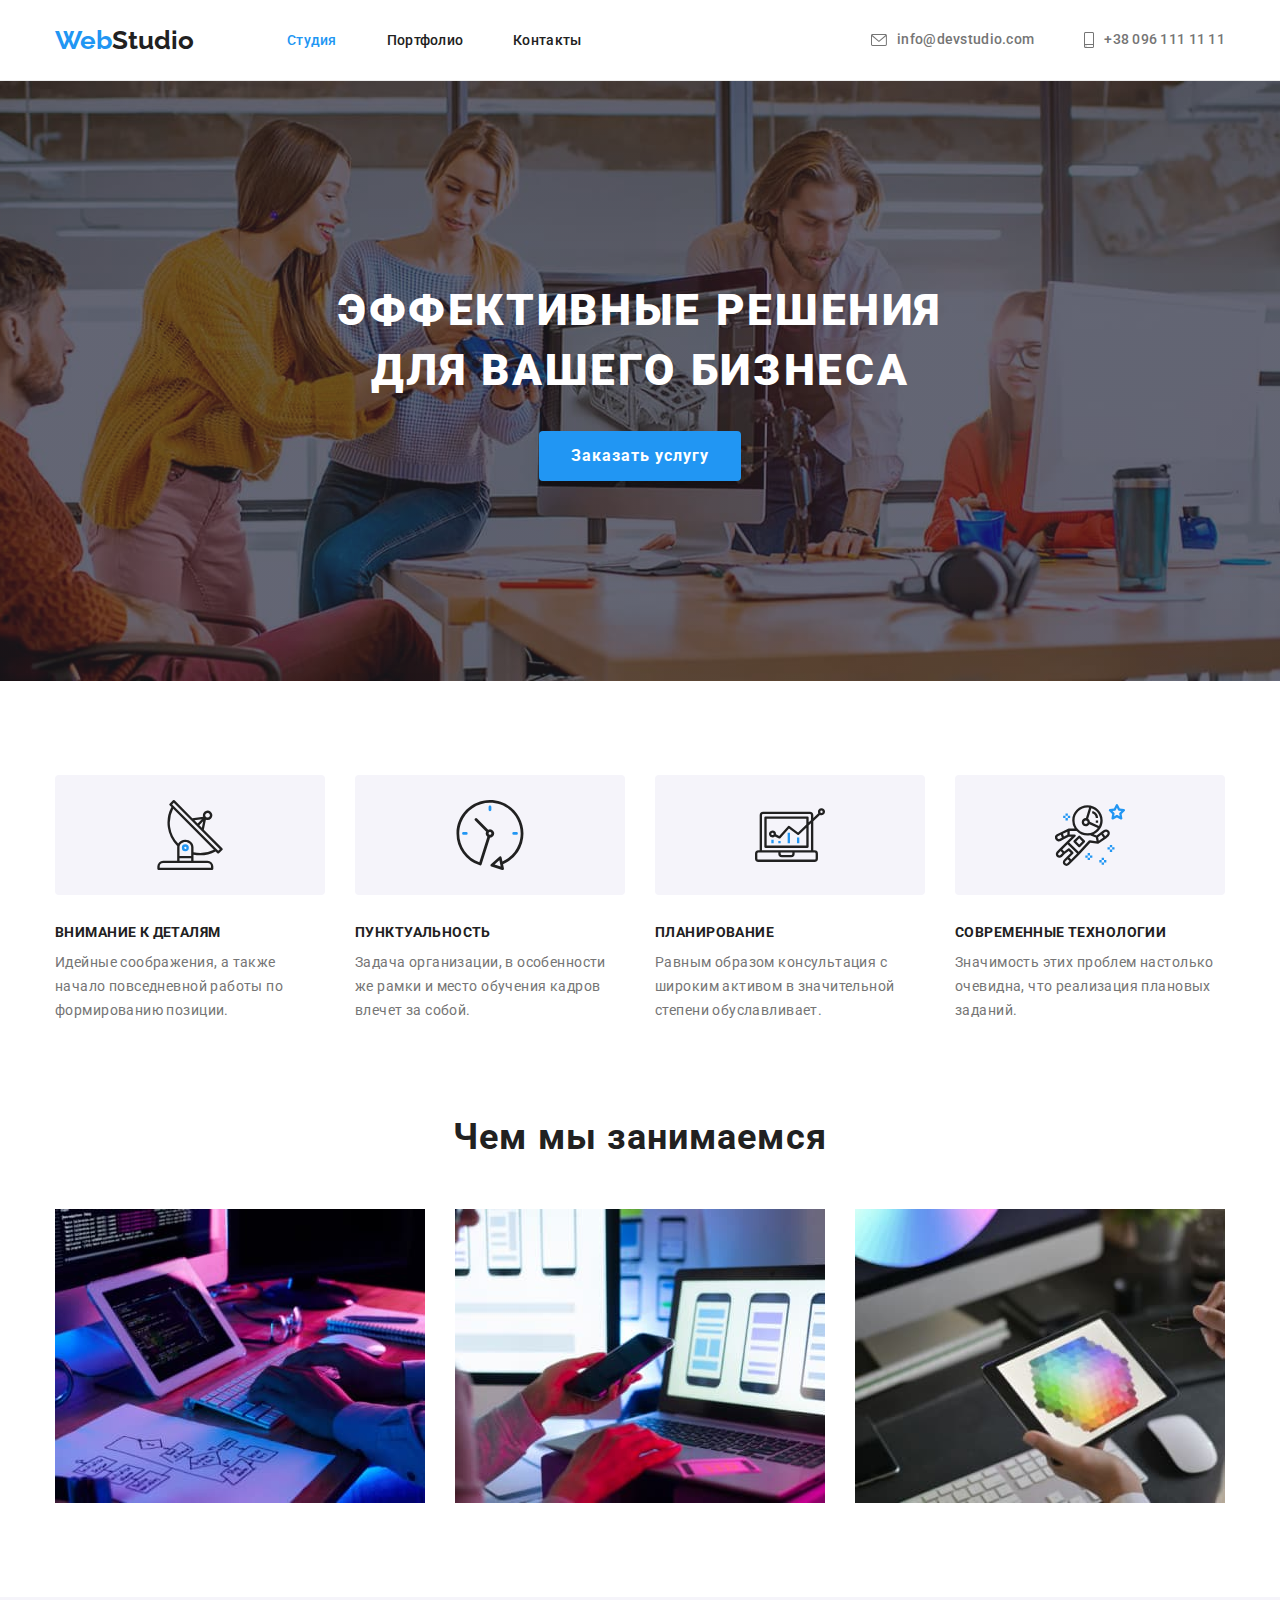
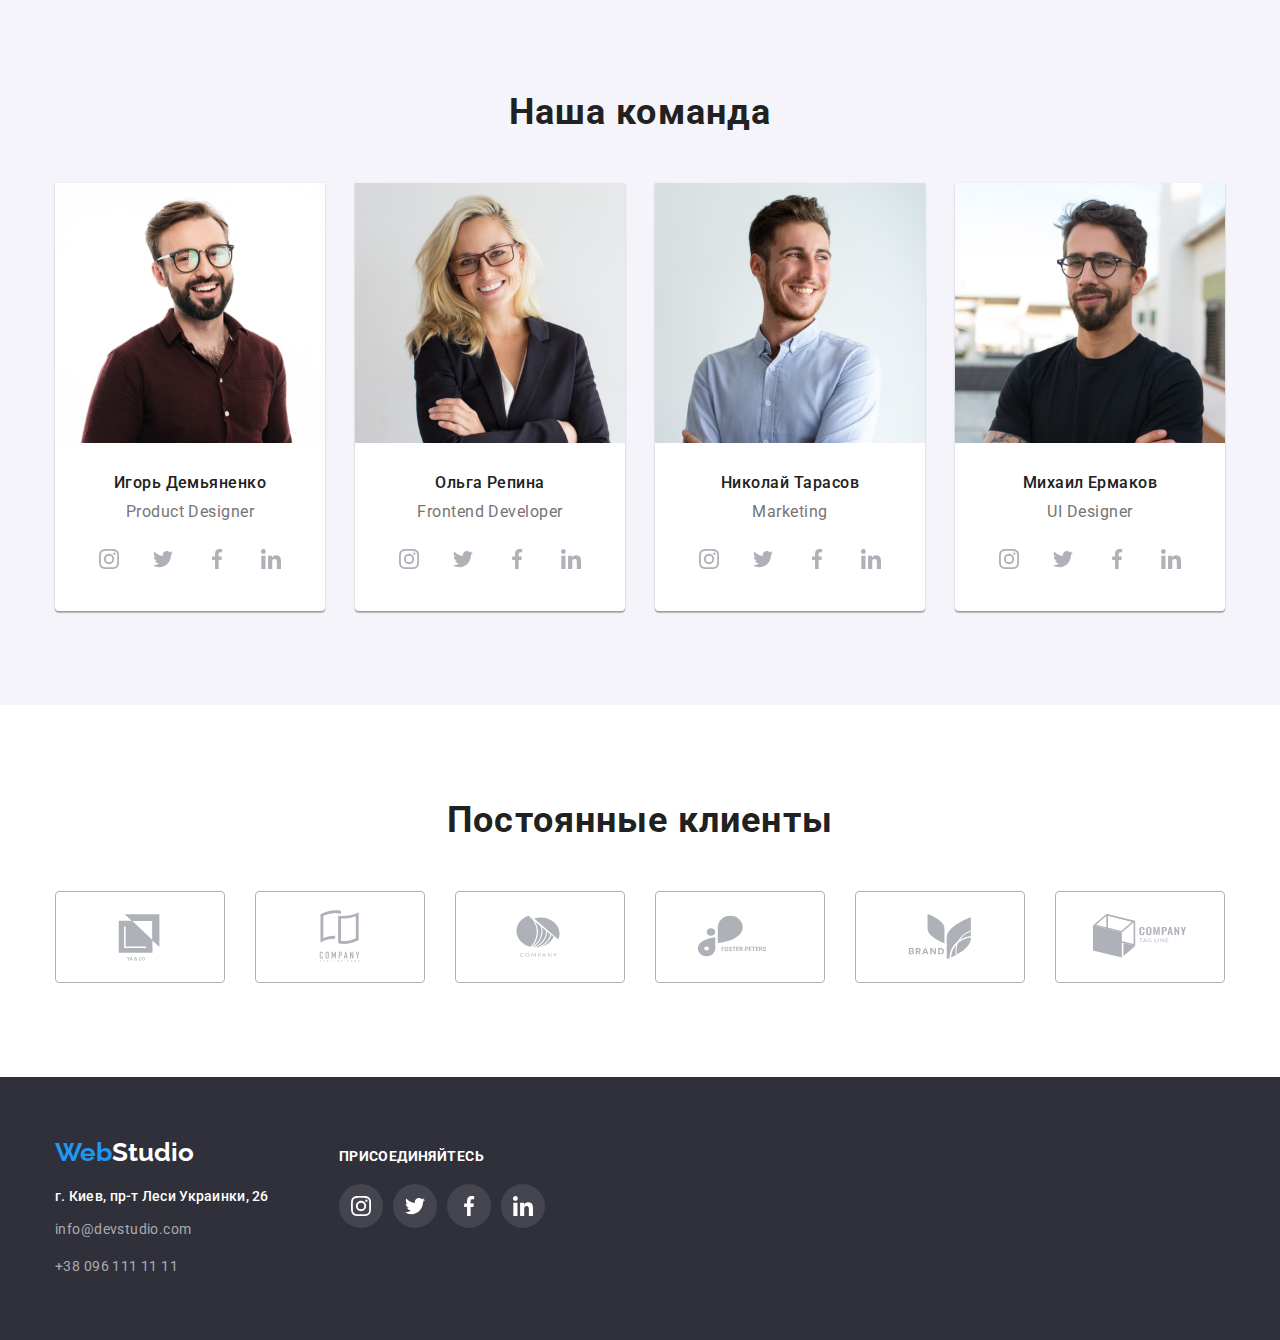
==== index.html @ 15e5917b "copy files fm modul 4 to 5" ====
<!DOCTYPE html>

<html lang="ru">
  <head>
    <meta charset="UTF-8" />
    <title>Студия</title>
    <link rel="preconnect" href="https://fonts.googleapis.com" />
    <link rel="preconnect" href="https://fonts.gstatic.com" crossorigin />
    <link
      href="https://fonts.googleapis.com/css2?family=Raleway:wght@700&family=Roboto:wght@400;500;700;900&display=swap"
      rel="stylesheet"
    />
    <link
      rel="stylesheet"
      href="https://cdnjs.cloudflare.com/ajax/libs/modern-normalize/1.1.0/modern-normalize.min.css"
    />
    <link rel="stylesheet" href="./css/styles.css" />
  </head>
  <body>
    <header class="main-header">
      <div class="container flex hrznt-cent">
        <a href="./index.html" class="logo" lang="en"
          ><span class="accent">Web</span>Studio</a
        >
        <nav class="main-nav">
          <ul class="main-manu list">
            <li class="link">
              <a href="./index.html" class="current main-menu-link">Студия</a>
            </li>
            <li class="link">
              <a href="./portfolio.html" class="main-menu-link">Портфолио</a>
            </li>
            <li class="link">
              <a href="#" class="main-menu-link">Контакты</a>
            </li>
          </ul>
        </nav>
        <ul class="address-nav list">
          <li class="address-link">
            <a
              href="mailto:info@devstudio.com"
              class="contacts-header"
              lang="en"
            >
              <svg class="mail-icon" style="width: 16px; height: 12px">
                <use href="./images/icons.svg#icon-envelope"></use>
              </svg>
              info@devstudio.com</a
            >
          </li>
          <li class="address-link">
            <a href="tel:+380961111111" class="contacts-header">
              <svg class="phone-icon" style="width: 10px; height: 16px">
                <use href="./images/icons.svg#icon-smartphone"></use>
              </svg>
              +38 096 111 11 11</a
            >
          </li>
        </ul>
      </div>
    </header>
    <main class="main-content">
      <section class="hero">
        <div class="container">
          <h1 class="hero-title">
            Эффективные решения<br />
            для вашего бизнеса
          </h1>
          <button class="hero-button" type="button">Заказать услугу</button>
        </div>
      </section>
      <section class="section">
        <div class="container">
          <h2 class="section-title hide">Особенности</h2>
          <ul class="list vision-list">
            <li class="our-vision-list-item">
              <div class="vision-item">
                <svg class="vision-icon" style="width: 70px; height: 70px">
                  <use href="./images/icons.svg#icon-antenna"></use>
                </svg>
              </div>
              <h3 class="vision-title">Внимание к деталям</h3>
              <p class="vision-description">
                Идейные соображения, а также начало повседневной работы по
                формированию позиции.
              </p>
            </li>
            <li class="our-vision-list-item">
              <div class="vision-item">
                <svg class="vision-icon" style="width: 70px; height: 70px">
                  <use href="./images/icons.svg#icon-clock"></use>
                </svg>
              </div>
              <h3 class="vision-title">Пунктуальность</h3>
              <p class="vision-description">
                Задача организации, в особенности же рамки и место обучения
                кадров влечет за собой.
              </p>
            </li>
            <li class="our-vision-list-item">
              <div class="vision-item">
                <svg class="vision-icon" style="width: 70px; height: 70px">
                  <use href="./images/icons.svg#icon-diagram"></use>
                </svg>
              </div>
              <h3 class="vision-title">Планирование</h3>
              <p class="vision-description">
                Равным образом консультация с широким активом в значительной
                степени обуславливает.
              </p>
            </li>
            <li class="our-vision-list-item">
              <div class="vision-item">
                <svg class="vision-icon" style="width: 70px; height: 70px">
                  <use href="./images/icons.svg#icon-astronaut"></use>
                </svg>
              </div>
              <h3 class="vision-title">Современные технологии</h3>
              <p class="vision-description">
                Значимость этих проблем настолько очевидна, что реализация
                плановых заданий.
              </p>
            </li>
          </ul>
        </div>
      </section>
      <section class="section cut-top">
        <div class="container">
          <h2 class="section-title">Чем мы занимаемся</h2>
          <ul class="list activities">
            <li class="activities-item">
              <img
                class="activity-img no-gap"
                src="./images/img1.jpg"
                alt="Написанием кода"
                width="370"
                height="294"
              />
            </li>
            <li class="activities-item">
              <img
                class="activity-img no-gap"
                src="./images/img2.jpg"
                alt="Разработка приложений для телефона"
                width="370"
                height="294"
              />
            </li>
            <li class="activities-item">
              <img
                class="activity-img no-gap"
                src="./images/img3.jpg"
                alt="Подбор цветовой гаммы"
                width="370"
                height="294"
              />
            </li>
          </ul>
        </div>
      </section>
      <section class="section secnd-section-color">
        <div class="container">
          <h2 class="section-title">Наша команда</h2>
          <ul class="list crew">
            <li class="crew-card">
              <img
                class="crew-photo no-gap"
                src="./images/img-designer.jpg"
                alt="Член команды"
                width="270"
                height="260"
              />
              <div class="crew-tag">
                <h3 class="crew-name">Игорь Демьяненко</h3>
                <p class="crew-job" lang="en">Product Designer</p>
                <ul class="crew-buttons flex list">
                  <li class="crew-link">
                    <a href="#" class="crew-button">
                      <svg
                        class="crew-btn-icon"
                        style="width: 20px; height: 20px"
                      >
                        <use href="./images/icons.svg#icon-instagram"></use>
                      </svg>
                    </a>
                  </li>
                  <li class="crew-link">
                    <a href="#" class="crew-button">
                      <svg
                        class="crew-btn-icon"
                        style="width: 20px; height: 20px"
                      >
                        <use href="./images/icons.svg#icon-twitter"></use>
                      </svg>
                    </a>
                  </li>
                  <li class="crew-link">
                    <a href="#" class="crew-button">
                      <svg
                        class="crew-btn-icon"
                        style="width: 20px; height: 20px"
                      >
                        <use href="./images/icons.svg#icon-facebook"></use>
                      </svg>
                    </a>
                  </li>
                  <li class="crew-link">
                    <a href="#" class="crew-button">
                      <svg
                        class="crew-btn-icon"
                        style="width: 20px; height: 20px"
                      >
                        <use href="./images/icons.svg#icon-linkedin"></use>
                      </svg>
                    </a>
                  </li>
                </ul>
              </div>
            </li>
            <li class="crew-card">
              <img
                class="crew-photo no-gap"
                src="./images/img-developer.jpg"
                alt="Член команды"
                width="270"
                height="260"
              />
              <div class="crew-tag">
                <h3 class="crew-name">Ольга Репина</h3>
                <p class="crew-job" lang="en">Frontend Developer</p>
                <ul class="crew-buttons flex list">
                  <li class="crew-link">
                    <a href="#" class="crew-button">
                      <svg
                        class="crew-btn-icon"
                        style="width: 20px; height: 20px"
                      >
                        <use href="./images/icons.svg#icon-instagram"></use>
                      </svg>
                    </a>
                  </li>
                  <li class="crew-link">
                    <a href="#" class="crew-button">
                      <svg
                        class="crew-btn-icon"
                        style="width: 20px; height: 20px"
                      >
                        <use href="./images/icons.svg#icon-twitter"></use>
                      </svg>
                    </a>
                  </li>
                  <li class="crew-link">
                    <a href="#" class="crew-button">
                      <svg
                        class="crew-btn-icon"
                        style="width: 20px; height: 20px"
                      >
                        <use href="./images/icons.svg#icon-facebook"></use>
                      </svg>
                    </a>
                  </li>
                  <li class="crew-link">
                    <a href="#" class="crew-button">
                      <svg
                        class="crew-btn-icon"
                        style="width: 20px; height: 20px"
                      >
                        <use href="./images/icons.svg#icon-linkedin"></use>
                      </svg>
                    </a>
                  </li>
                </ul>
              </div>
            </li>
            <li class="crew-card">
              <img
                class="crew-photo no-gap"
                src="./images/img-marketing.jpg"
                alt="Член команды"
                width="270"
                height="260"
              />
              <div class="crew-tag">
                <h3 class="crew-name">Николай Тарасов</h3>
                <p class="crew-job" lang="en">Marketing</p>
                <ul class="crew-buttons flex list">
                  <li class="crew-link">
                    <a href="#" class="crew-button">
                      <svg
                        class="crew-btn-icon"
                        style="width: 20px; height: 20px"
                      >
                        <use href="./images/icons.svg#icon-instagram"></use>
                      </svg>
                    </a>
                  </li>
                  <li class="crew-link">
                    <a href="#" class="crew-button">
                      <svg
                        class="crew-btn-icon"
                        style="width: 20px; height: 20px"
                      >
                        <use href="./images/icons.svg#icon-twitter"></use>
                      </svg>
                    </a>
                  </li>
                  <li class="crew-link">
                    <a href="#" class="crew-button">
                      <svg
                        class="crew-btn-icon"
                        style="width: 20px; height: 20px"
                      >
                        <use href="./images/icons.svg#icon-facebook"></use>
                      </svg>
                    </a>
                  </li>
                  <li class="crew-link">
                    <a href="#" class="crew-button">
                      <svg
                        class="crew-btn-icon"
                        style="width: 20px; height: 20px"
                      >
                        <use href="./images/icons.svg#icon-linkedin"></use>
                      </svg>
                    </a>
                  </li>
                </ul>
              </div>
            </li>
            <li class="crew-card">
              <img
                class="crew-photo no-gap"
                src="./images/img-ui.jpg"
                alt="Член команды"
                width="270"
                height="260"
              />
              <div class="crew-tag">
                <h3 class="crew-name">Михаил Ермаков</h3>
                <p class="crew-job" lang="en">UI Designer</p>
                <ul class="crew-buttons flex list">
                  <li class="crew-link">
                    <a href="#" class="crew-button">
                      <svg
                        class="crew-btn-icon"
                        style="width: 20px; height: 20px"
                      >
                        <use href="./images/icons.svg#icon-instagram"></use>
                      </svg>
                    </a>
                  </li>
                  <li class="crew-link">
                    <a href="#" class="crew-button">
                      <svg
                        class="crew-btn-icon"
                        style="width: 20px; height: 20px"
                      >
                        <use href="./images/icons.svg#icon-twitter"></use>
                      </svg>
                    </a>
                  </li>
                  <li class="crew-link">
                    <a href="#" class="crew-button">
                      <svg
                        class="crew-btn-icon"
                        style="width: 20px; height: 20px"
                      >
                        <use href="./images/icons.svg#icon-facebook"></use>
                      </svg>
                    </a>
                  </li>
                  <li class="crew-link">
                    <a href="#" class="crew-button">
                      <svg
                        class="crew-btn-icon"
                        style="width: 20px; height: 20px"
                      >
                        <use href="./images/icons.svg#icon-linkedin"></use>
                      </svg>
                    </a>
                  </li>
                </ul>
              </div>
            </li>
          </ul>
        </div>
      </section>
      <section class="section">
        <div class="container">
          <h2 class="section-title">Постоянные клиенты</h2>
          <ul class="list clients">
            <li class="client">
              <a href="" class="client-item">
                <svg class="client-icon" style="width: 106px; height: 60px">
                  <use href="./images/icons.svg#icon-client-1"></use>
                </svg>
              </a>
            </li>
            <li class="client">
              <a href="" class="client-item">
                <svg class="client-icon" style="width: 106px; height: 60px">
                  <use href="./images/icons.svg#icon-client-2"></use>
                </svg>
              </a>
            </li>
            <li class="client">
              <a href="" class="client-item">
                <svg class="client-icon" style="width: 106px; height: 60px">
                  <use href="./images/icons.svg#icon-client-3"></use>
                </svg>
              </a>
            </li>
            <li class="client">
              <a href="" class="client-item">
                <svg class="client-icon" style="width: 106px; height: 60px">
                  <use href="./images/icons.svg#icon-client-4"></use>
                </svg>
              </a>
            </li>
            <li class="client">
              <a href="" class="client-item">
                <svg class="client-icon" style="width: 106px; height: 60px">
                  <use href="./images/icons.svg#icon-client-5"></use>
                </svg>
              </a>
            </li>
            <li class="client">
              <a href="" class="client-item">
                <svg class="client-icon" style="width: 106px; height: 60px">
                  <use href="./images/icons.svg#icon-client-6"></use>
                </svg>
              </a>
            </li>
          </ul>
        </div>
      </section>
    </main>
    <footer class="main-footer">
      <div class="container flex">
        <div class="address">
          <a href="./index.html" class="logo-footer" lang="en"
            ><span class="accent">Web</span
            ><span class="logo-white">Studio</span></a
          >
          <address>
            <ul class="address-footer list">
              <li class="address-item">
                <a href="#" class="address-link"
                  >г. Киев, пр-т Леси Украинки, 26</a
                >
              </li>
              <li class="address-item">
                <a
                  href="mailto:info@devstudio.com"
                  class="contacts-footer"
                  lang="en"
                  >info@devstudio.com</a
                >
              </li>
              <li class="address-item">
                <a href="tel:+380961111111" class="contacts-footer"
                  >+38 096 111 11 11</a
                >
              </li>
            </ul>
          </address>
        </div>
        <div class="social">
          <h2 class="social-title">присоединяйтесь</h2>
          <ul class="social-links flex list">
            <li class="social-link">
              <a href="" class="social-item">
                <svg class="social-icon" style="width: 20px; height: 20px">
                  <use href="./images/icons.svg#icon-instagram"></use>
                </svg>
              </a>
            </li>
            <li class="social-link">
              <a href="" class="social-item">
                <svg class="social-icon" style="width: 20px; height: 20px">
                  <use href="./images/icons.svg#icon-twitter"></use>
                </svg>
              </a>
            </li>
            <li class="social-link">
              <a href="" class="social-item">
                <svg class="social-icon" style="width: 20px; height: 20px">
                  <use href="./images/icons.svg#icon-facebook"></use>
                </svg>
              </a>
            </li>
            <li class="social-link">
              <a href="" class="social-item">
                <svg class="social-icon" style="width: 20px; height: 20px">
                  <use href="./images/icons.svg#icon-linkedin"></use>
                </svg>
              </a>
            </li>
          </ul>
        </div>
      </div>
    </footer>
  </body>
</html>
---- css/styles.css ----
:root {
  --primary-text-color: rgba(33, 33, 33, 1);
  --secondary-text-color: rgba(117, 117, 117, 1);
  --accent-color: rgba(33, 150, 243, 1);
  --primary-white-color: rgba(255, 255, 255, 1);
  --secondary-section-color: rgba(245, 244, 250, 1);
  --slave-bcg-color: rgba(47, 48, 58, 1);
  --contacts-footer: rgba(255, 255, 255, 0.6);
}

html {
  box-sizing: border-box;
}

*,
*::before,
*::after {
  box-sizing: inherit;
}

body {
  font-family: Roboto, sans-serif;
  color: var(--primary-text-color);

  background-color: var(--primary-white-color);
}

.list {
  padding: 0;
  margin: 0;

  list-style-type: none;
}

.accent {
  color: var(--accent-color);
}

.secnd-section-color {
  background-color: var(--secondary-section-color);
}

.flex {
  display: flex;
}

.hrznt-cent {
  align-items: center;
}

.hide {
  display: none;
}

.section.cut-top {
  padding-top: 0;
}

.container {
  width: 1200px;
  margin-left: auto;
  margin-right: auto;
  padding-left: 15px;
  padding-right: 15px;
}

.main-header {
  border-bottom: 1px solid rgba(236, 236, 236, 1);
}

.main-manu {
  display: flex;
  margin-left: 93px;
}

.main-manu .link + .link {
  margin-left: 50px;
}

.address-nav {
  display: flex;
  margin-left: auto;
}

.address-nav > .address-link + .address-link {
  margin-left: 50px;
}

.main-menu-link {
  display: block;
  padding-top: 32px;
  padding-bottom: 32px;

  text-decoration-line: none;
  font-size: 14px;
  font-weight: 500;
  line-height: 1.17;
  letter-spacing: 0.02em;
  color: var(--primary-text-color);
}

.main-menu-link:hover,
.main-menu-link:focus {
  color: var(--accent-color);
}

.current {
  color: var(--accent-color);
}

.logo,
.logo-footer {
  text-decoration-line: none;
  font-family: Raleway;
  font-size: 26px;
  font-weight: 700;
  line-height: 1.17;
  color: var(--primary-text-color);
}

.logo-footer {
  display: block;
  margin-bottom: 20px;
}

.logo-white {
  color: var(--primary-white-color);
}

.mail-icon {
  fill: currentColor;
  margin-right: 10px;
}

.phone-icon {
  fill: currentColor;
  margin-right: 10px;
}

.contacts-header {
  display: flex;
  align-items: center;
  padding-top: 32px;
  padding-bottom: 32px;

  text-decoration-line: none;
  font-weight: 500;
  color: var(--secondary-text-color);
}

.contacts-header:hover,
.contacts-header:focus {
  color: var(--accent-color);
}

.contacts-footer {
  text-decoration-line: none;
  font-style: normal;
  font-weight: 400;
  font-size: 14px;
  line-height: 2;
  letter-spacing: 0.03em;
  color: var(--contacts-footer);
}

.contacts-footer:hover,
.contacts-footer:focus {
  color: var(--accent-color);
}

.vision-description {
  margin: 0;

  font-style: normal;
  font-weight: 400;
  font-size: 14px;
  line-height: 1.7;
  letter-spacing: 0.03em;
  color: var(--secondary-text-color);
}

.hero {
  padding-top: 200px;
  padding-bottom: 200px;

  text-align: center;

  background-image: linear-gradient(
      to right,
      rgba(47, 48, 58, 0.4),
      rgba(47, 48, 58, 0.4)
    ),
    url(../images/hero-bkg.jpg),
    linear-gradient(to right, rgba(196, 196, 196, 1), rgba(196, 196, 196, 1));
  background-size: auto;
  background-position: center;
  background-repeat: no-repeat;
}

.hero-title {
  margin-top: 0;
  margin-bottom: 30px;

  font-size: 44px;
  font-weight: 900;
  line-height: 1.36;
  letter-spacing: 0.06em;
  text-transform: uppercase;
  color: var(--primary-white-color);
}

.hero-button {
  padding: 10px 32px;

  font-weight: 700;
  font-size: 16px;
  line-height: 1.88;
  letter-spacing: 0.06em;
  color: var(--primary-white-color);

  background-color: var(--accent-color);
  box-shadow: 0px 4px 4px rgba(0, 0, 0, 0.15);
  border-radius: 4px;
  border: 0;
}

.hero-button:hover,
.hero-button:focus {
  letter-spacing: 0.06em;
  color: var(--primary-white-color);

  background-color: rgba(33, 150, 243, 1);
  box-shadow: 0px 4px 4px rgba(0, 0, 0, 0.15);
}

.vision-list {
  display: flex;
  flex-wrap: wrap;
  margin: -15px;
}

.vision-item {
  display: flex;
  justify-content: center;
  align-items: center;
  width: 270px;
  height: 120px;
  margin-bottom: 30px;
  background-color: var(--secondary-section-color);
  border-radius: 4px;
}

.vision-icon {
  padding: 0;
}

.our-vision-list-item {
  margin: 15px;
  width: 270px;
}

.section {
  padding-top: 94px;
  padding-bottom: 94px;
}

.activities {
  display: flex;
}

.activities-item + .activities-item {
  margin-left: 30px;
}

.no-gap {
  display: block;
}

.filter {
  display: flex;
  margin-bottom: 50px;
  justify-content: center;
}

.filter-item + .filter-item {
  margin-left: 8px;
}

.filter-button {
  text-decoration: none;

  padding: 6px 22px;

  font-family: Roboto;
  font-weight: 500;
  font-size: 16px;
  line-height: 1.63;
  text-align: center;
  letter-spacing: 0.03em;
  color: var(--primary-text-color);

  background-color: var(--secondary-section-color);
  border: 0px;
  border-radius: 4px;
}

.filter-button:hover,
.filter-button:focus {
  color: var(--primary-white-color);

  background-color: var(--accent-color);
  box-shadow: 0px 3px 1px rgba(0, 0, 0, 0.1), 0px 1px 2px rgba(0, 0, 0, 0.08),
    0px 2px 2px rgba(0, 0, 0, 0.12);
  border-radius: 4px;
}

.project-portfolio {
  display: flex;
  flex-wrap: wrap;
  margin: -15px;
}

.project-link {
  text-decoration: none;
}

.project-card {
  margin: 15px;

  max-width: 370px;
  box-sizing: border-box;

  overflow: hidden;
}

.project-card:focus,
.project-card:hover {
  box-shadow: 0px 1px 1px rgba(0, 0, 0, 0.12), 0px 4px 4px rgba(0, 0, 0, 0.06),
    1px 4px 6px rgba(0, 0, 0, 0.16);
}

.project-img {
  max-width: 100%;
  height: auto;
}

.project-tag {
  text-decoration-style: none;
  padding: 20px 24px 20px 24px;

  border-left: 1px solid rgba(238, 238, 238, 1);
  border-right: 1px solid rgba(238, 238, 238, 1);
  border-bottom: 1px solid rgba(238, 238, 238, 1);
}

.project-name {
  color: var(--primary-text-color);
  margin: 0px 0px 4px 0px;

  font-style: normal;
  font-weight: 700;
  font-size: 18px;
  line-height: 2;
  letter-spacing: 0.06em;
}

.project-category {
  margin: 0;

  font-style: normal;
  font-weight: 400;
  font-size: 16px;
  line-height: 30px;
  letter-spacing: 0.03em;
  color: var(--secondary-text-color);
}

.vision-title {
  margin-top: 0;
  margin-bottom: 10px;

  font-family: Roboto;
  font-weight: 700;
  font-size: 14px;
  line-height: 1.14;
  letter-spacing: 0.03em;
  text-transform: uppercase;
}

.section-title {
  margin-top: 0;
  margin-bottom: 50px;

  font-weight: 700;
  font-size: 36px;
  line-height: 1.17;
  text-align: center;
  letter-spacing: 0.03em;
}

.crew-card {
  width: 270px;
  margin: 15px;

  background-color: var(--primary-white-color);
  box-shadow: 0px 1px 3px rgba(0, 0, 0, 0.12), 0px 1px 1px rgba(0, 0, 0, 0.14),
    0px 2px 1px rgba(0, 0, 0, 0.2);
  border-radius: 0px 0px 4px 4px;
}

.crew {
  display: flex;
  flex-wrap: wrap;
  margin: -15px;
}

.crew-tag {
  padding-top: 30px;
  padding-bottom: 30px;

  flex-direction: column;
}

.crew-name {
  margin-top: 0;
  margin-bottom: 10px;

  text-align: center;
  font-weight: 500;
  font-size: 16px;
  line-height: 1.19;
  letter-spacing: 0.03em;
}

.crew-job {
  margin: 0 0 16px 0;

  text-align: center;
  font-weight: 400;
  font-size: 16px;
  line-height: 1.19;
  letter-spacing: 0.03em;
  color: var(--secondary-text-color);
}

.crew-buttons {
  justify-content: center;
  padding: 0;
  align-items: center;
}

.crew-buttons .crew-link + .crew-link {
  margin-left: 10px;
}

.crew-button {
  display: flex;
  justify-content: center;
  align-items: center;
  padding: 12px;
  width: 44px;
  height: 44px;
  background-color: var(--primary-white-color);
  border: 0;
  border-radius: 50%;
  fill: rgba(175, 177, 184, 1);
  background-position: center;
}

.crew-button:hover,
.crew-button:focus {
  background-color: var(--accent-color);
  fill: var(--primary-white-color);
}

.crew-btn-icon {
  margin: 0;
  padding: 0;
  object-fit: contain;
}

.clients {
  display: flex;
  justify-content: center;
}

.client-item {
  display: flex;
  width: 170px;
  height: 92px;
  justify-content: center;
  align-items: center;
  color: rgba(175, 177, 184, 1);
  border: 1px solid;
  border-radius: 4px;
}

.client-item:hover,
.client-item:focus {
  color: var(--accent-color);
}

.client + .client {
  margin-left: 30px;
}

.client-icon {
  padding: 0;
  margin: 0;
  fill: currentColor;
}

.address-link {
  text-decoration: none;
  font-family: Roboto;
  font-style: normal;
  font-weight: 500;
  font-size: 14px;
  line-height: 1.14;
  letter-spacing: 0.02em;
  color: var(--primary-white-color);
}

.main-footer .container.flex {
  align-items: baseline;
}

.main-footer {
  padding-top: 60px;
  padding-bottom: 60px;
  margin: auto;

  background-color: var(--slave-bcg-color);
}

.address-footer {
  display: flex;
  flex-direction: column;
}

.address-item + .address-item {
  margin-top: 9px;
}

.social {
  margin-left: 70px;
}

.social-title {
  font-weight: 700;
  font-size: 14px;
  line-height: 16px;
  letter-spacing: 0.03em;
  text-transform: uppercase;
  margin: 0px 0px 20px 0px;

  color: var(--primary-white-color);
}

.social-links {
  padding: 0;
  margin: 0;
}

.social-link + .social-link {
  margin-left: 10px;
}

.social-item {
  display: flex;
  justify-content: center;
  align-items: center;
  padding: 0;
  width: 44px;
  height: 44px;
  background-color: rgba(255, 255, 255, 0.1);
  border: 0;
  border-radius: 50%;
  fill: var(--primary-white-color);
  background-position: center;
}

.social-item:hover,
.social-item:focus {
  background-color: var(--accent-color);
  fill: var(--primary-white-color);
}

.social-icon {
  margin: 0;
  padding: 0;
}
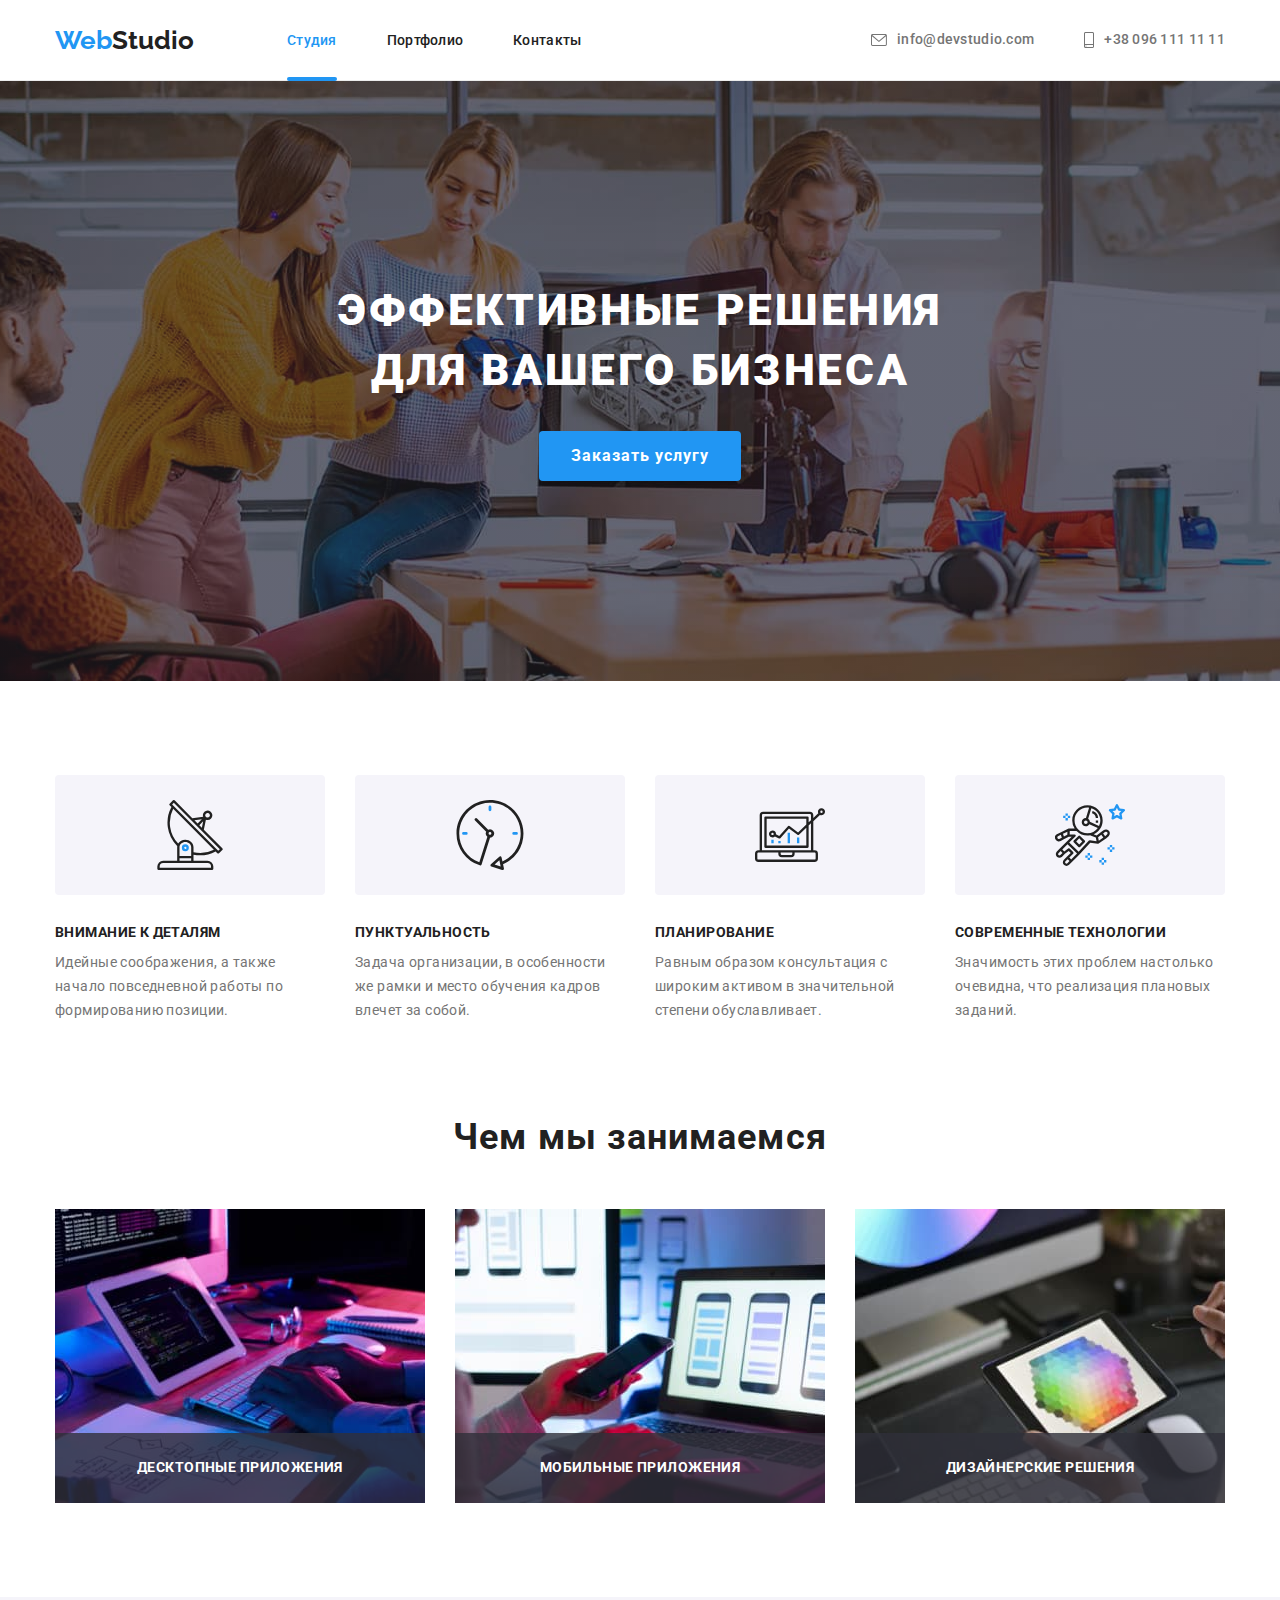
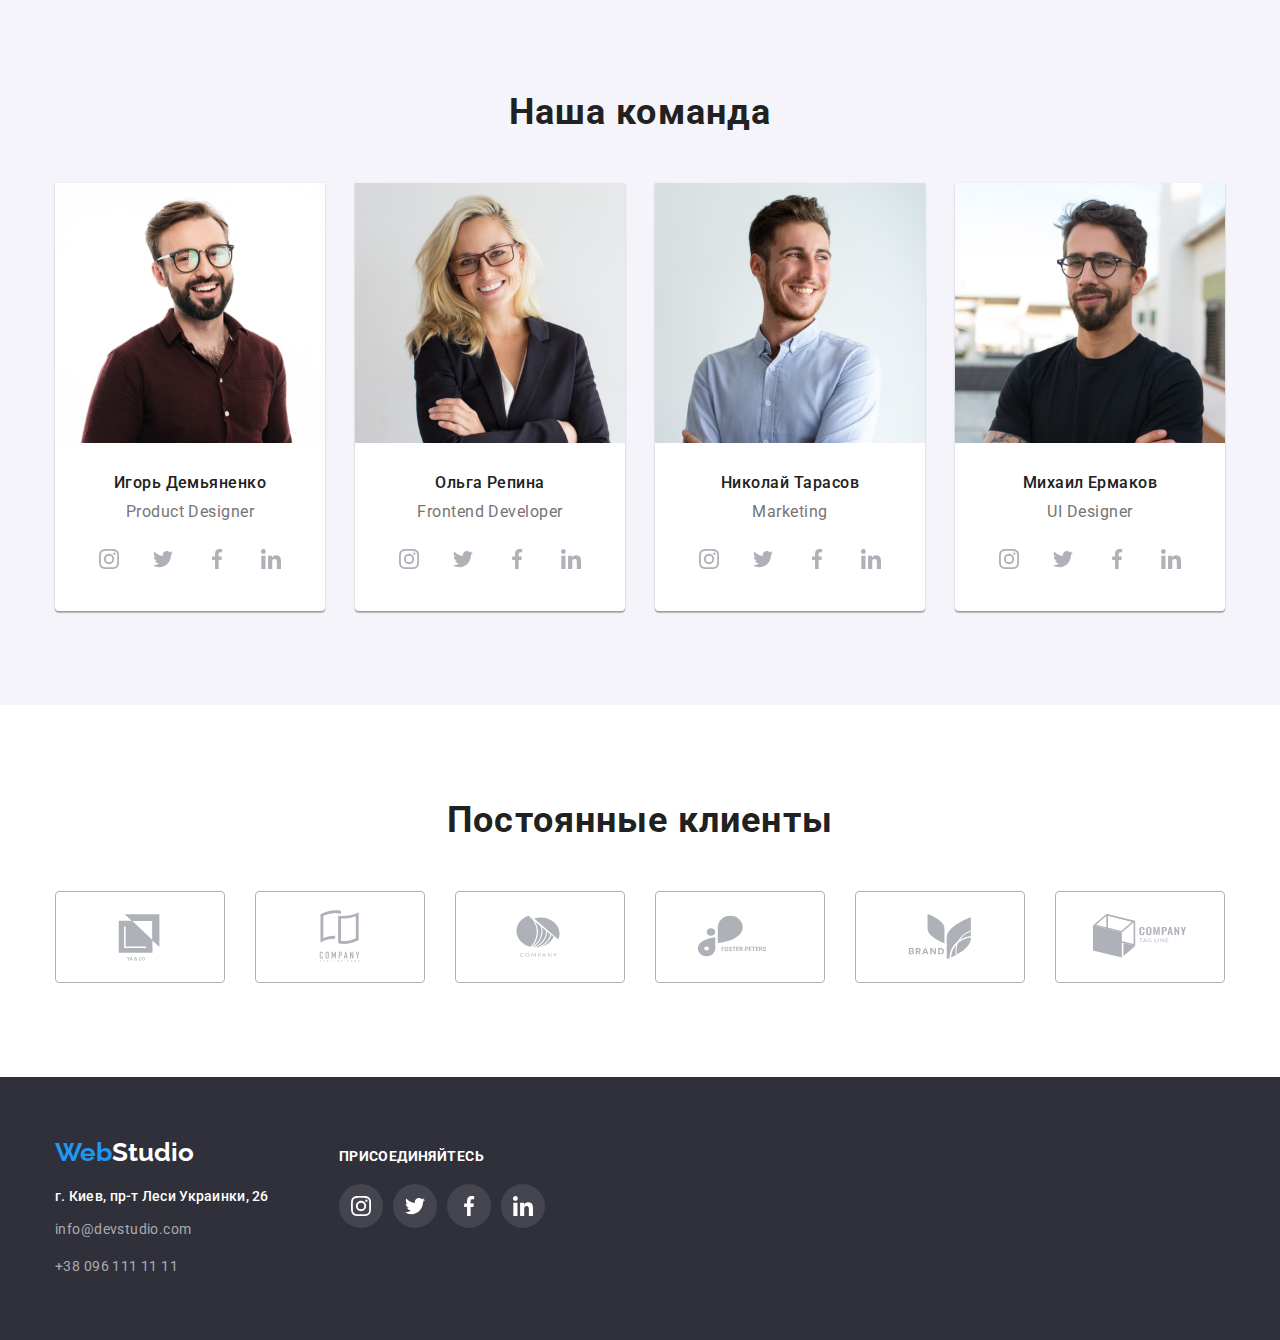
==== commit 2d1219e3: "add some animations" ====
--- a/index.html
+++ b/index.html
@@ -1,8 +1,9 @@
 <!DOCTYPE html>
-
 <html lang="ru">
   <head>
     <meta charset="UTF-8" />
+    <meta http-equiv="X-UA-Compatible" content="IE=edge" />
+    <meta name="viewport" content="width=device-width, initial-scale=1.0" />
     <title>Студия</title>
     <link rel="preconnect" href="https://fonts.googleapis.com" />
     <link rel="preconnect" href="https://fonts.gstatic.com" crossorigin />
@@ -129,31 +130,46 @@
           <h2 class="section-title">Чем мы занимаемся</h2>
           <ul class="list activities">
             <li class="activities-item">
-              <img
-                class="activity-img no-gap"
-                src="./images/img1.jpg"
-                alt="Написанием кода"
-                width="370"
-                height="294"
-              />
+              <div class="img-box">
+                <img
+                  class="activity-img no-gap"
+                  src="./images/img1.jpg"
+                  alt="Написанием кода"
+                  width="370"
+                  height="294"
+                />
+                <div class="info-box">
+                  <p class="img-text">Десктопные приложения</p>
+                </div>
+              </div>
             </li>
             <li class="activities-item">
-              <img
-                class="activity-img no-gap"
-                src="./images/img2.jpg"
-                alt="Разработка приложений для телефона"
-                width="370"
-                height="294"
-              />
+              <div class="img-box">
+                <img
+                  class="activity-img no-gap"
+                  src="./images/img2.jpg"
+                  alt="Разработка приложений для телефона"
+                  width="370"
+                  height="294"
+                />
+                <div class="info-box">
+                  <p class="img-text">Мобильные приложения</p>
+                </div>
+              </div>
             </li>
             <li class="activities-item">
-              <img
-                class="activity-img no-gap"
-                src="./images/img3.jpg"
-                alt="Подбор цветовой гаммы"
-                width="370"
-                height="294"
-              />
+              <div class="img-box">
+                <img
+                  class="activity-img no-gap"
+                  src="./images/img3.jpg"
+                  alt="Подбор цветовой гаммы"
+                  width="370"
+                  height="294"
+                />
+                <div class="info-box">
+                  <p class="img-text">Дизайнерские решения</p>
+                </div>
+              </div>
             </li>
           </ul>
         </div>
--- a/css/styles.css
+++ b/css/styles.css
@@ -49,7 +49,17 @@
 }
 
 .hide {
-  display: none;
+  position: absolute;
+  width: 1px;
+  height: 1px;
+  margin: -1px;
+  border: 0;
+  padding: 0;
+
+  white-space: nowrap;
+  clip-path: inset(100%);
+  clip: rect(0 0 0 0);
+  overflow: hidden;
 }
 
 .section.cut-top {
@@ -105,7 +115,19 @@
 }
 
 .current {
+  position: relative;
   color: var(--accent-color);
+}
+
+.current::after {
+  position: absolute;
+  display: block;
+  content: '';
+  height: 4px;
+  width: 100%;
+  background-color: var(--accent-color);
+  border-radius: 2px;
+  transform: translateY(29px);
 }
 
 .logo,
@@ -276,6 +298,40 @@
   display: block;
 }
 
+.img-box {
+  position: relative;
+}
+
+.activities-item .info-box {
+  bottom: 0;
+
+  padding: 24px;
+
+  position: absolute;
+  display: flex;
+  justify-content: center;
+  align-items: center;
+  max-width: 100%;
+  min-width: 100%;
+  height: 70px;
+  background-color: rgba(47, 48, 58, 0.8);
+}
+
+.activities-item .img-text {
+  display: block;
+  margin: 0;
+  font-family: 'Roboto';
+  font-style: normal;
+  font-weight: 700;
+  font-size: 14px;
+  line-height: 1.14;
+  text-align: center;
+  letter-spacing: 0.03em;
+  text-transform: uppercase;
+
+  color: var(--primary-white-color);
+}
+
 .filter {
   display: flex;
   margin-bottom: 50px;
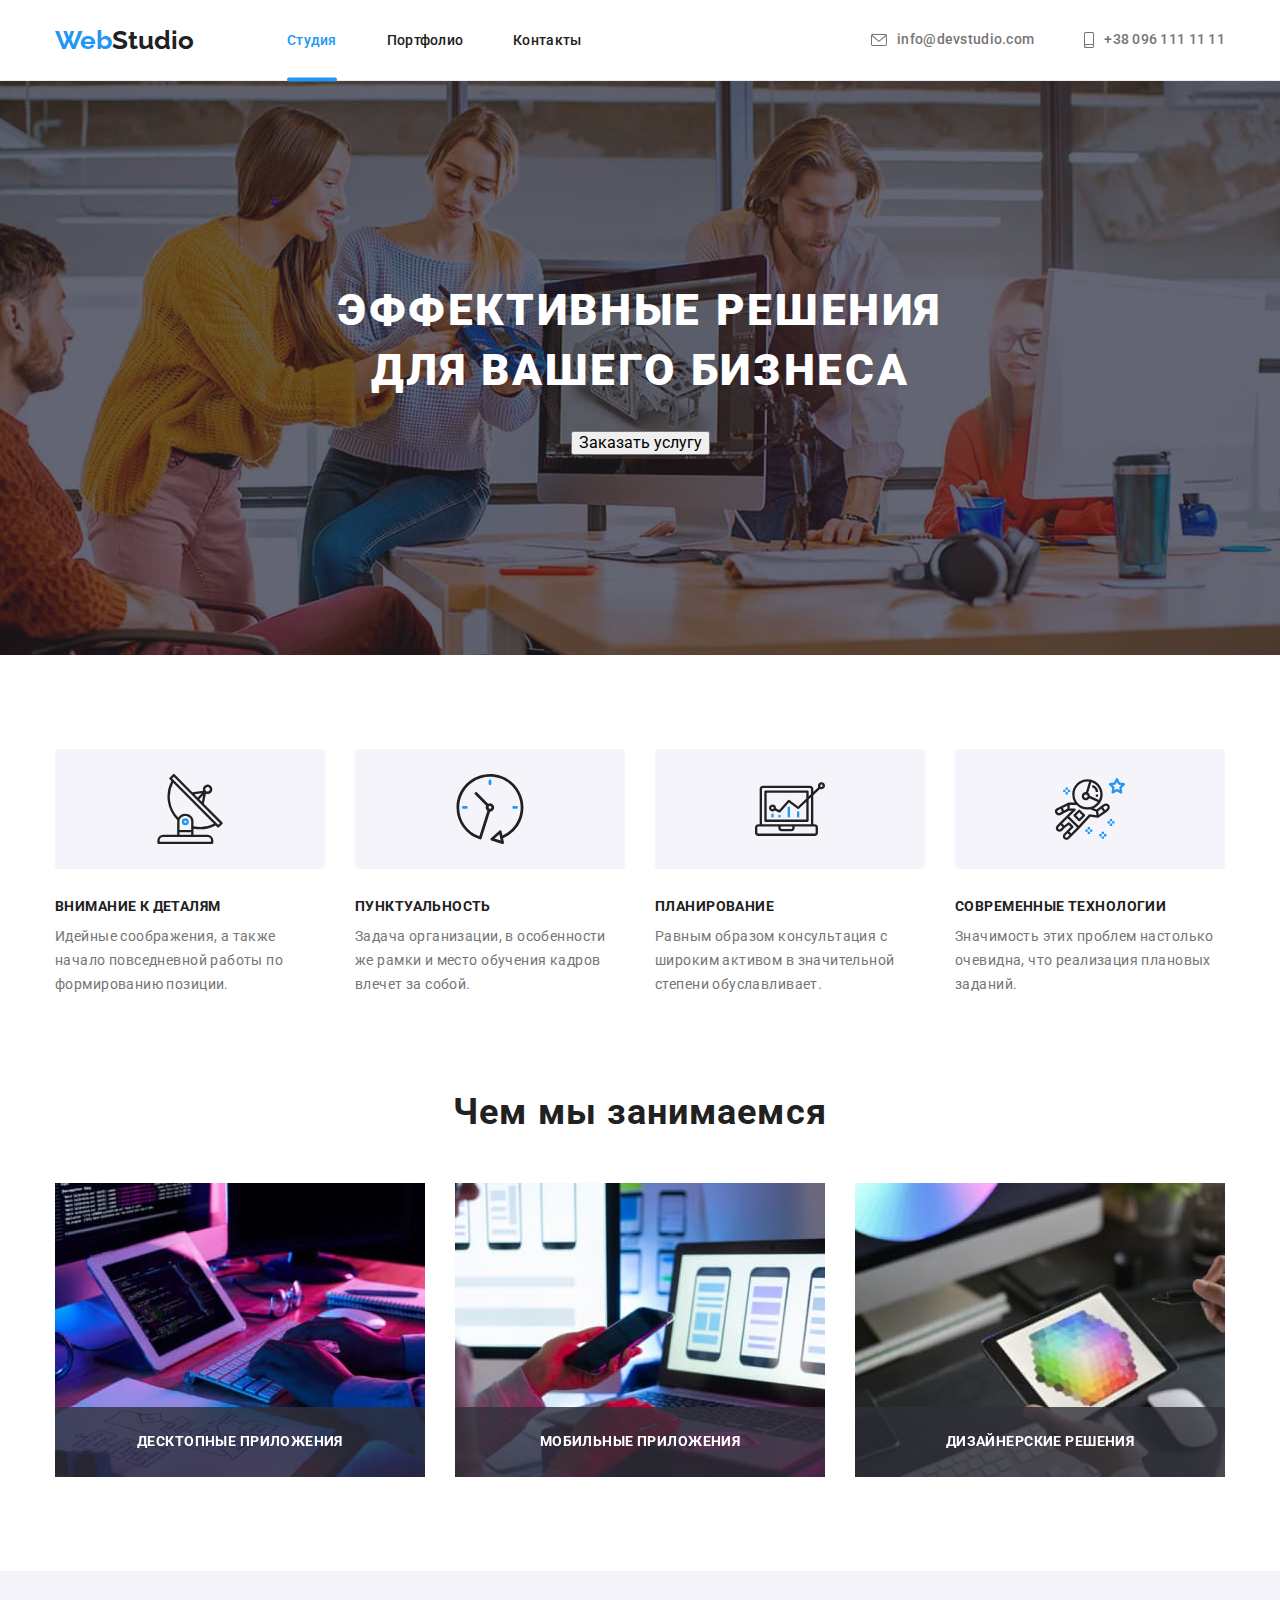
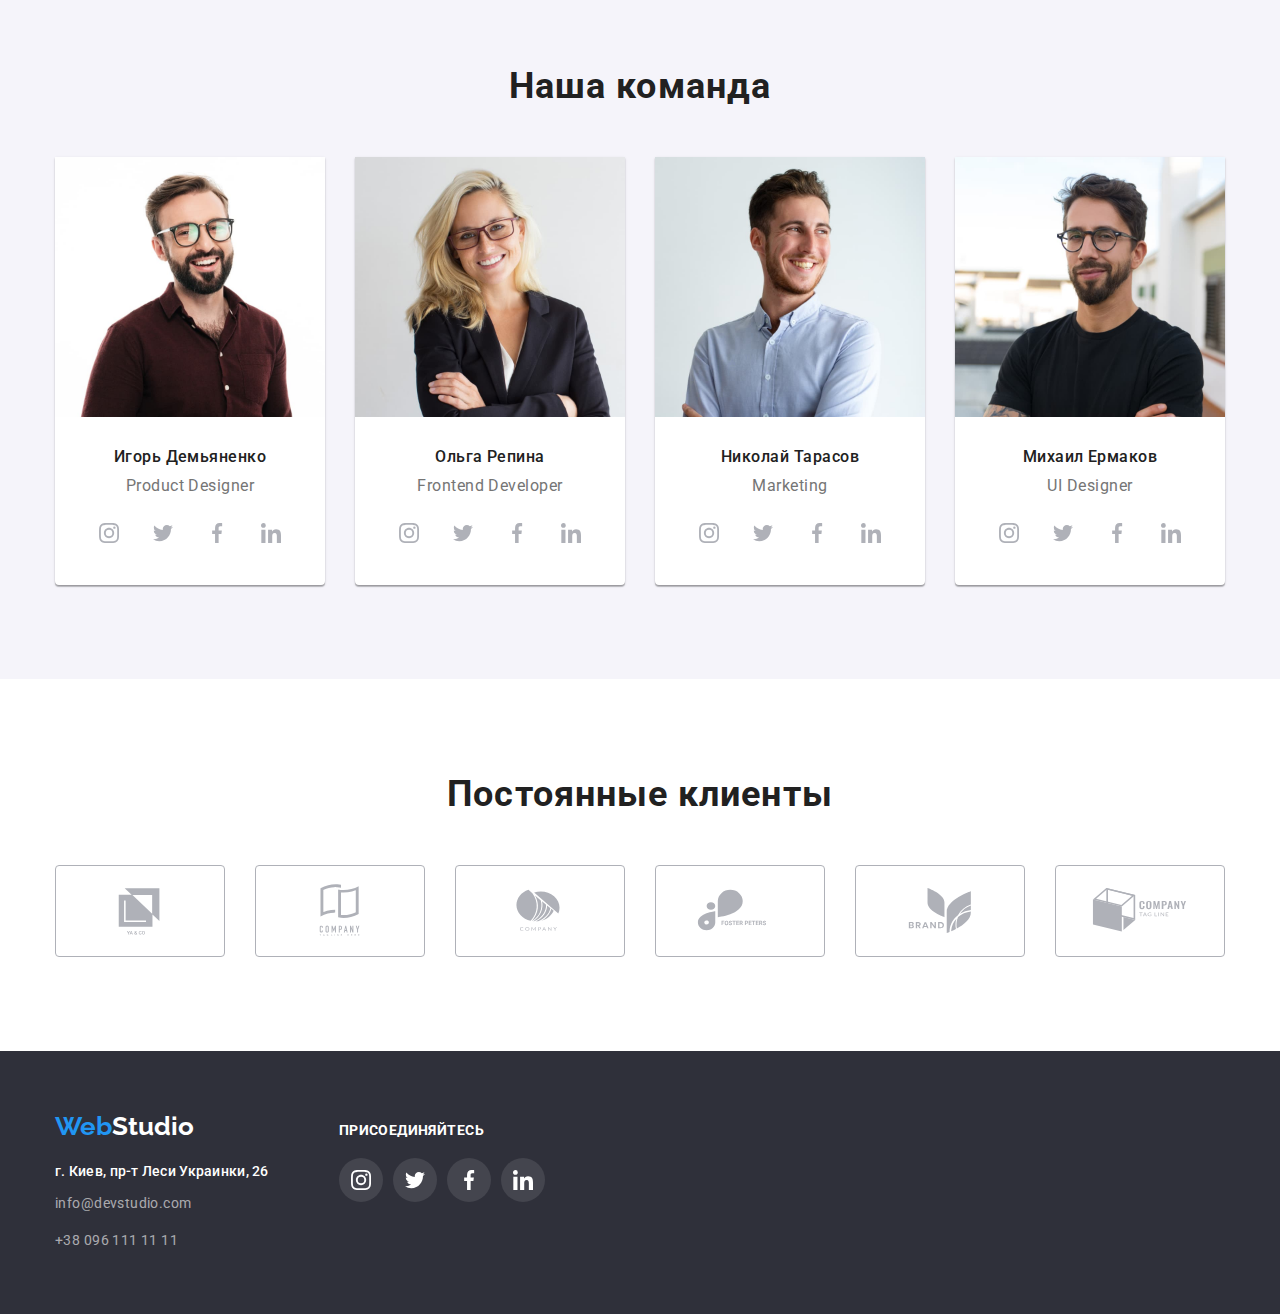
==== commit 04466265: "test" ====
--- a/index.html
+++ b/index.html
@@ -67,7 +67,20 @@
             Эффективные решения<br />
             для вашего бизнеса
           </h1>
-          <button class="hero-button" type="button">Заказать услугу</button>
+          <button data-modal-open>Заказать услугу</button>
+          <div class="backdrop is-hidden" data-modal>
+            <div class="modal">
+              <p>
+                Lorem ipsum dolor sit amet consectetur adipisicing elit.
+                Veritatis aut exercitationem obcaecati deleniti iste.
+                Repudiandae consequuntur veritatis, fugit repellat neque, ea
+                fugiat odit laboriosam est ducimus ipsam dolor hic amet!
+              </p>
+              <button class="hero-button" type="button" data-modal-close>
+                Закрытие
+              </button>
+            </div>
+          </div>
         </div>
       </section>
       <section class="section">
@@ -516,5 +529,6 @@
         </div>
       </div>
     </footer>
+    <script src="./js/modal.js"></script>
   </body>
 </html>
--- a/css/styles.css
+++ b/css/styles.css
@@ -97,6 +97,8 @@
 }
 
 .main-menu-link {
+  display: inline-flex;
+  position: relative;
   display: block;
   padding-top: 32px;
   padding-bottom: 32px;
@@ -107,6 +109,7 @@
   line-height: 1.17;
   letter-spacing: 0.02em;
   color: var(--primary-text-color);
+  transition: color 250ms cubic-bezier(0.4, 0, 0.2, 1);
 }
 
 .main-menu-link:hover,
@@ -114,12 +117,7 @@
   color: var(--accent-color);
 }
 
-.current {
-  position: relative;
-  color: var(--accent-color);
-}
-
-.current::after {
+.main-menu-link::after {
   position: absolute;
   display: block;
   content: '';
@@ -127,7 +125,38 @@
   width: 100%;
   background-color: var(--accent-color);
   border-radius: 2px;
+  opacity: 0;
+  transform: translateY(0px);
+  transition: transform 250ms cubic-bezier(0.4, 0, 0.2, 1),
+    opacity 250ms cubic-bezier(0.4, 0, 0.2, 1);
+}
+
+.main-menu-link:hover::after,
+.main-menu-link:focus::after {
+  position: absolute;
+  display: block;
+  content: '';
+  height: 4px;
+  width: 100%;
+  background-color: var(--accent-color);
+  border-radius: 2px;
+  opacity: 1;
   transform: translateY(29px);
+}
+
+.current {
+  color: var(--accent-color);
+}
+
+.current::before {
+  position: absolute;
+  display: block;
+  content: '';
+  height: 4px;
+  width: 100%;
+  background-color: var(--accent-color);
+  border-radius: 2px;
+  transform: translateY(45.5px);
 }
 
 .logo,
@@ -168,6 +197,7 @@
   text-decoration-line: none;
   font-weight: 500;
   color: var(--secondary-text-color);
+  transition: color 250ms cubic-bezier(0.4, 0, 0.2, 1);
 }
 
 .contacts-header:hover,
@@ -183,6 +213,7 @@
   line-height: 2;
   letter-spacing: 0.03em;
   color: var(--contacts-footer);
+  transition: color 250ms cubic-bezier(0.4, 0, 0.2, 1);
 }
 
 .contacts-footer:hover,
@@ -255,6 +286,46 @@
   box-shadow: 0px 4px 4px rgba(0, 0, 0, 0.15);
 }
 
+/* MODAL WINDOW */
+
+.backdrop {
+  position: fixed;
+  top: 0;
+  left: 0;
+  width: 100%;
+  height: 100%;
+  background-color: rgba(0, 0, 0, 0.5);
+
+  opacity: 1;
+
+  transition: opacity 250ms cubic-bezier(0.4, 0, 0.2, 1);
+}
+
+.backdrop.is-hidden {
+  opacity: 0;
+  pointer-events: none;
+}
+
+.backdrop.is-hidden .modal {
+  transform: translate(-50%, -50%) scale(1.1);
+}
+
+.modal {
+  position: absolute;
+  top: 50%;
+  left: 50%;
+
+  min-height: 300px;
+  min-width: 400px;
+  padding: 15px;
+
+  background-color: #fff;
+
+  transform: translate(-50%, -50%) scale(1);
+
+  transition: transform 250ms cubic-bezier(0.4, 0, 0.2, 1);
+}
+
 .vision-list {
   display: flex;
   flex-wrap: wrap;
@@ -299,6 +370,7 @@
 }
 
 .img-box {
+  display: flex;
   position: relative;
 }
 
@@ -347,27 +419,29 @@
 
   padding: 6px 22px;
 
-  font-family: Roboto;
   font-weight: 500;
   font-size: 16px;
   line-height: 1.63;
-  text-align: center;
+
   letter-spacing: 0.03em;
   color: var(--primary-text-color);
 
   background-color: var(--secondary-section-color);
   border: 0px;
   border-radius: 4px;
+  box-shadow: 0px 3px 1px rgba(0, 0, 0, 0), 0px 1px 2px rgba(0, 0, 0, 0),
+    0px 2px 2px rgba(0, 0, 0, 0);
+  transition: background-color 250ms cubic-bezier(0.4, 0, 0.2, 1),
+    color 250ms cubic-bezier(0.4, 0, 0.2, 1),
+    box-shadow 250ms cubic-bezier(0.4, 0, 0.2, 1);
 }
 
 .filter-button:hover,
 .filter-button:focus {
   color: var(--primary-white-color);
-
   background-color: var(--accent-color);
   box-shadow: 0px 3px 1px rgba(0, 0, 0, 0.1), 0px 1px 2px rgba(0, 0, 0, 0.08),
     0px 2px 2px rgba(0, 0, 0, 0.12);
-  border-radius: 4px;
 }
 
 .project-portfolio {
@@ -376,16 +450,24 @@
   margin: -15px;
 }
 
-.project-link {
-  text-decoration: none;
-}
-
 .project-card {
   margin: 15px;
-
-  max-width: 370px;
-  box-sizing: border-box;
-
+  width: 370px;
+  height: 404px;
+  box-shadow: 0px 1px 1px rgba(0, 0, 0, 0), 0px 4px 4px rgba(0, 0, 0, 0),
+    1px 4px 6px rgba(0, 0, 0, 0);
+  transition: box-shadow 250ms cubic-bezier(0.4, 0, 0.2, 1);
+}
+
+.project-link {
+  display: block;
+  text-decoration: none;
+  width: 100%;
+  height: 100%;
+  border: 3px;
+}
+
+.project-card .img-box {
   overflow: hidden;
 }
 
@@ -395,9 +477,49 @@
     1px 4px 6px rgba(0, 0, 0, 0.16);
 }
 
+.project-card .text-box {
+  display: flex;
+  align-items: center;
+  position: absolute;
+  top: 0;
+  left: 0;
+  width: 100%;
+  height: 100%;
+  padding: 24px;
+  background-color: rgba(33, 150, 243, 0.9);
+  transform: translateY(100%);
+  transition: transform 250ms cubic-bezier(0.4, 0, 0.2, 1);
+}
+
+.project-card .project-link:focus .text-box,
+.project-card .project-link:hover .text-box {
+  display: flex;
+  align-items: center;
+  position: absolute;
+  top: 0;
+  left: 0;
+  width: 100%;
+  height: 100%;
+  padding: 24px;
+  background-color: rgba(33, 150, 243, 0.9);
+  transform: translateY(0%);
+}
+
 .project-img {
   max-width: 100%;
   height: auto;
+}
+
+.project-card .text {
+  margin: 0;
+
+  font-family: Roboto;
+  font-style: normal;
+  font-weight: 400;
+  font-size: 18px;
+  line-height: 1.56;
+  letter-spacing: 0.03em;
+  color: var(--primary-white-color);
 }
 
 .project-tag {
@@ -521,6 +643,8 @@
   border-radius: 50%;
   fill: rgba(175, 177, 184, 1);
   background-position: center;
+  transition: fill 250ms cubic-bezier(0.4, 0, 0.2, 1),
+    background-color 250ms cubic-bezier(0.4, 0, 0.2, 1);
 }
 
 .crew-button:hover,
@@ -549,6 +673,7 @@
   color: rgba(175, 177, 184, 1);
   border: 1px solid;
   border-radius: 4px;
+  transition: color 250ms cubic-bezier(0.4, 0, 0.2, 1);
 }
 
 .client-item:hover,
@@ -634,12 +759,12 @@
   border-radius: 50%;
   fill: var(--primary-white-color);
   background-position: center;
+  transition: background-color 250ms cubic-bezier(0.4, 0, 0.2, 1);
 }
 
 .social-item:hover,
 .social-item:focus {
   background-color: var(--accent-color);
-  fill: var(--primary-white-color);
 }
 
 .social-icon {
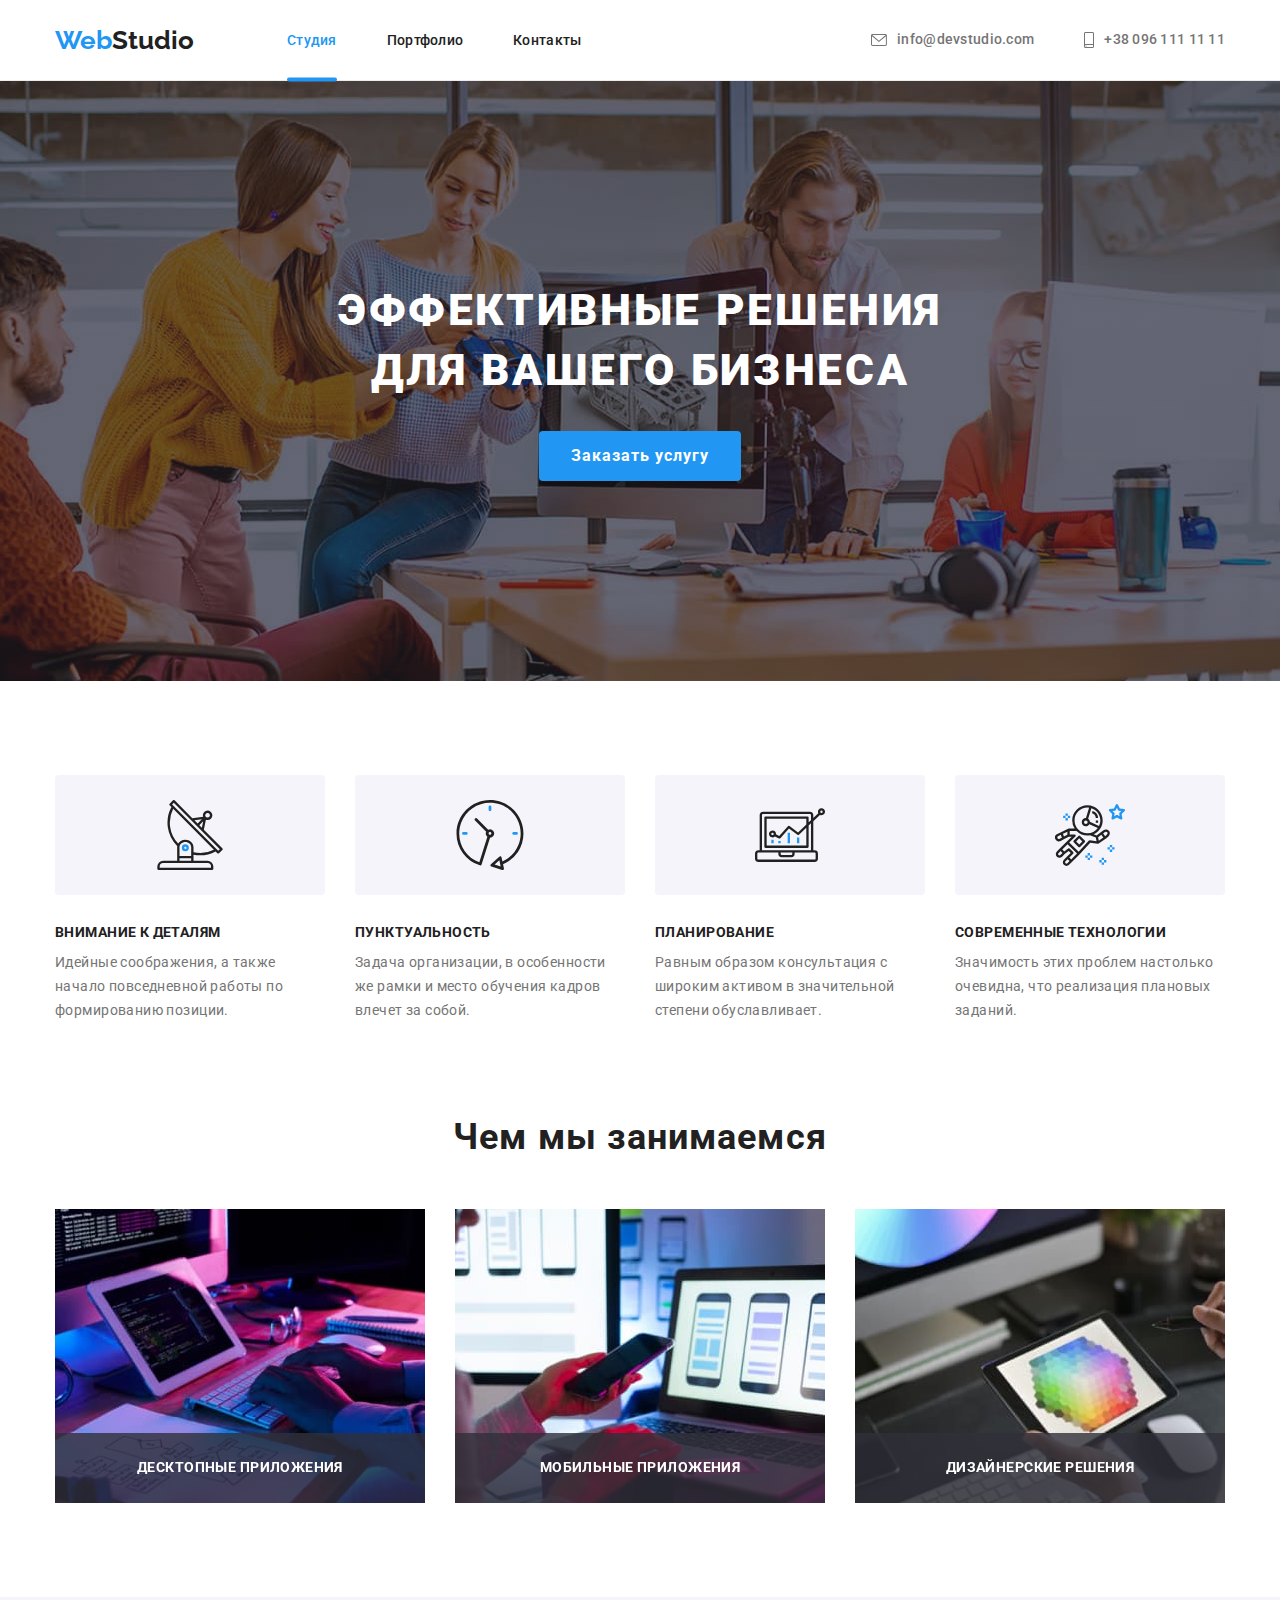
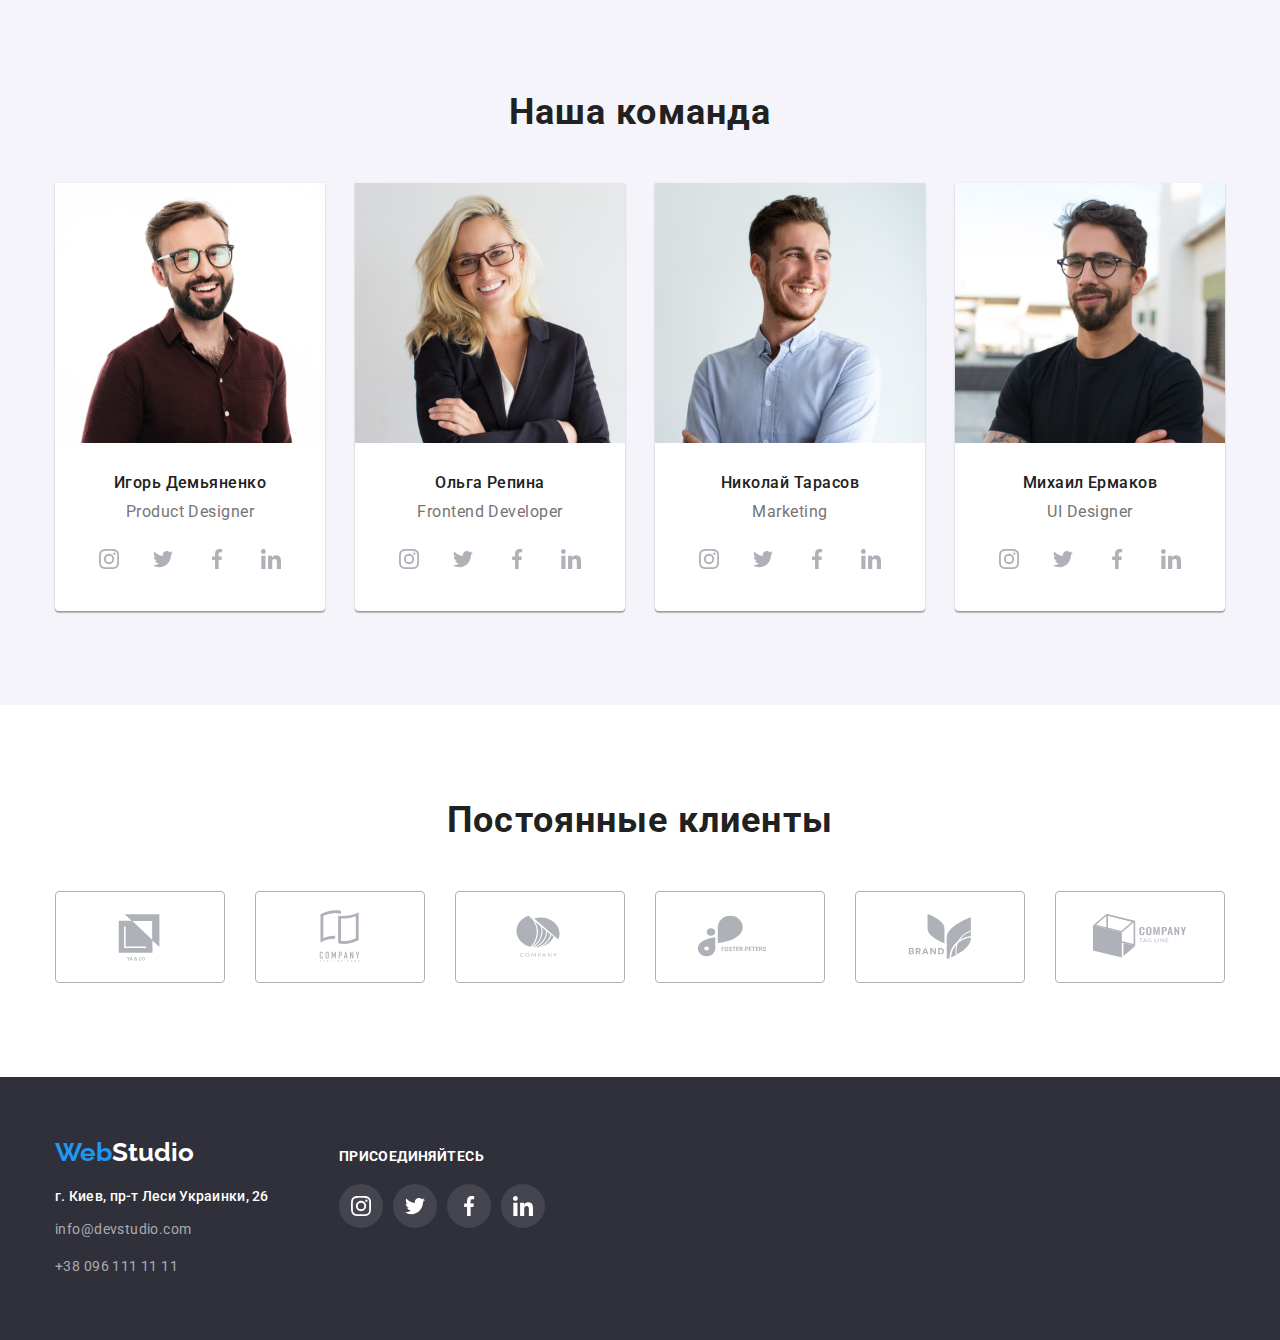
==== commit 2c5d2dde: "test" ====
--- a/index.html
+++ b/index.html
@@ -67,7 +67,9 @@
             Эффективные решения<br />
             для вашего бизнеса
           </h1>
-          <button data-modal-open>Заказать услугу</button>
+          <button data-modal-open class="hero-button" type="button">
+            Заказать услугу
+          </button>
           <div class="backdrop is-hidden" data-modal>
             <div class="modal">
               <p>
@@ -76,7 +78,7 @@
                 Repudiandae consequuntur veritatis, fugit repellat neque, ea
                 fugiat odit laboriosam est ducimus ipsam dolor hic amet!
               </p>
-              <button class="hero-button" type="button" data-modal-close>
+              <button data-modal-close class="hero-button" type="button">
                 Закрытие
               </button>
             </div>
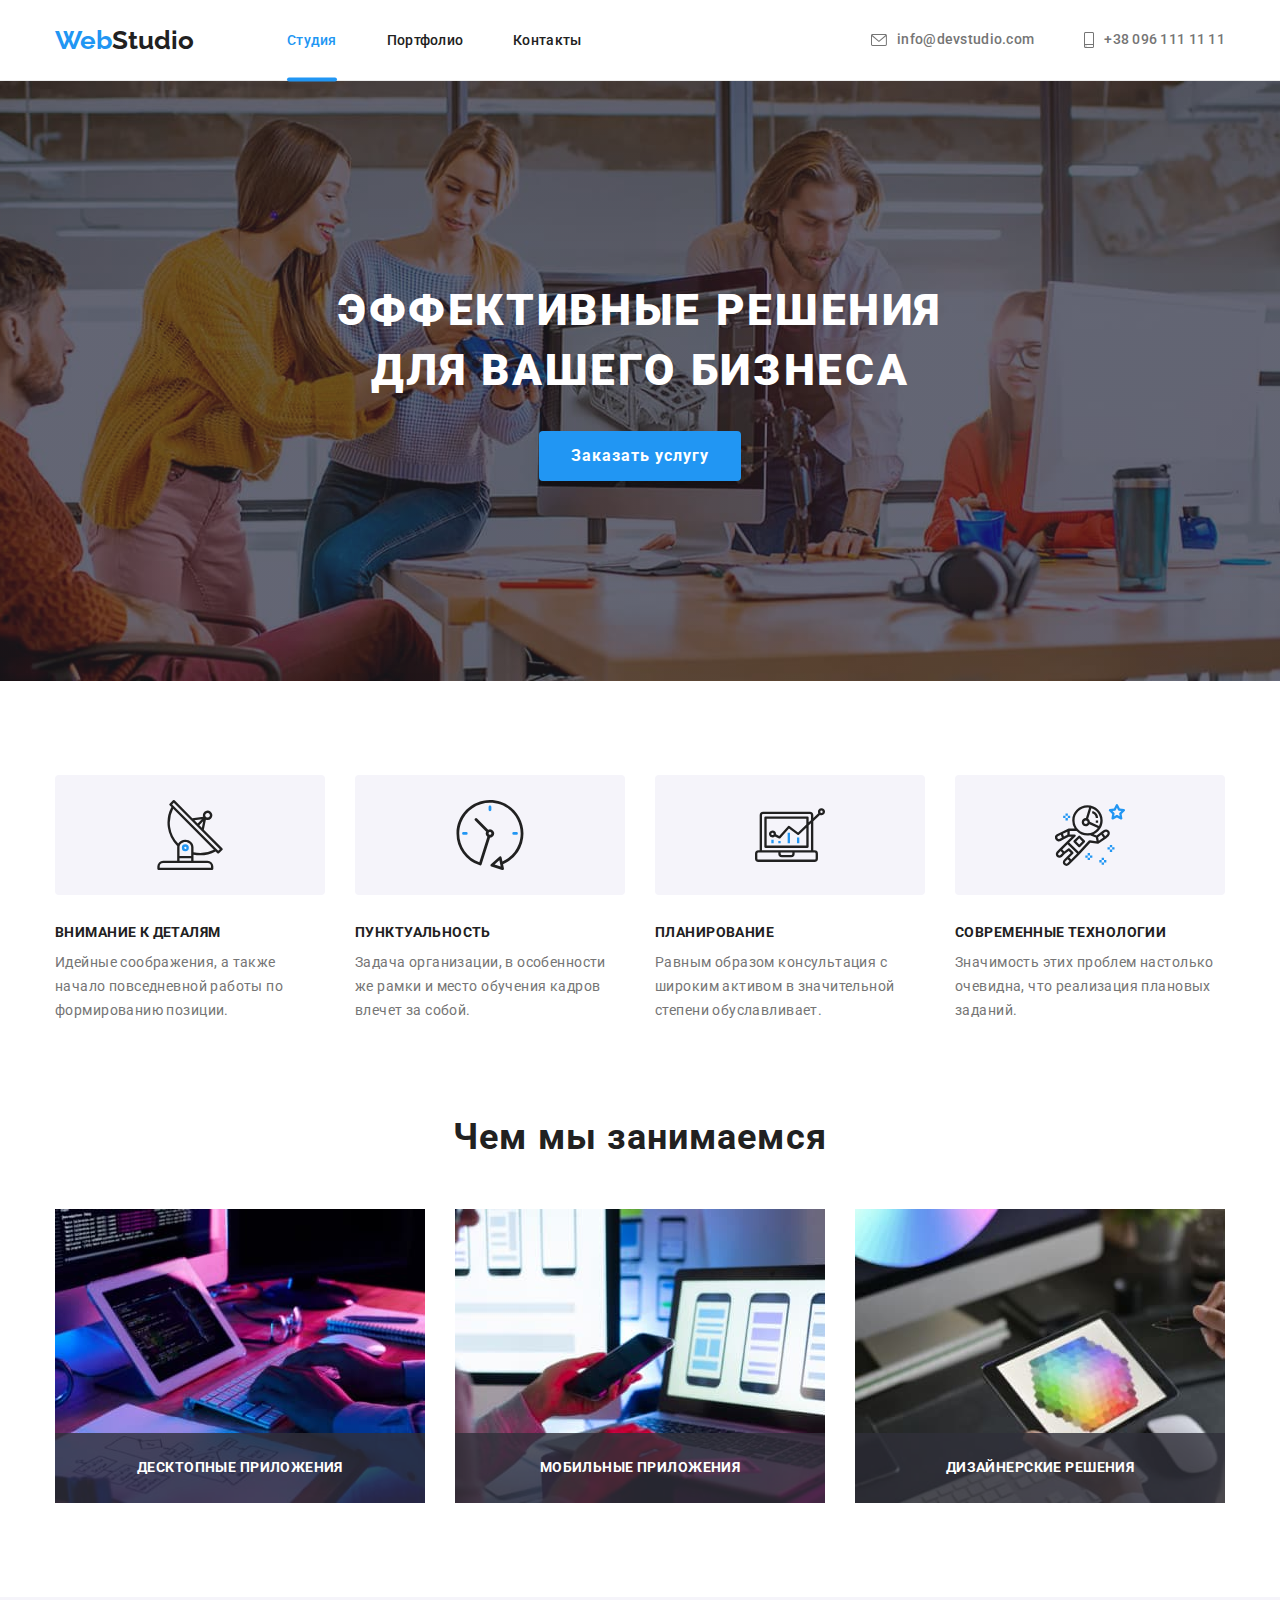
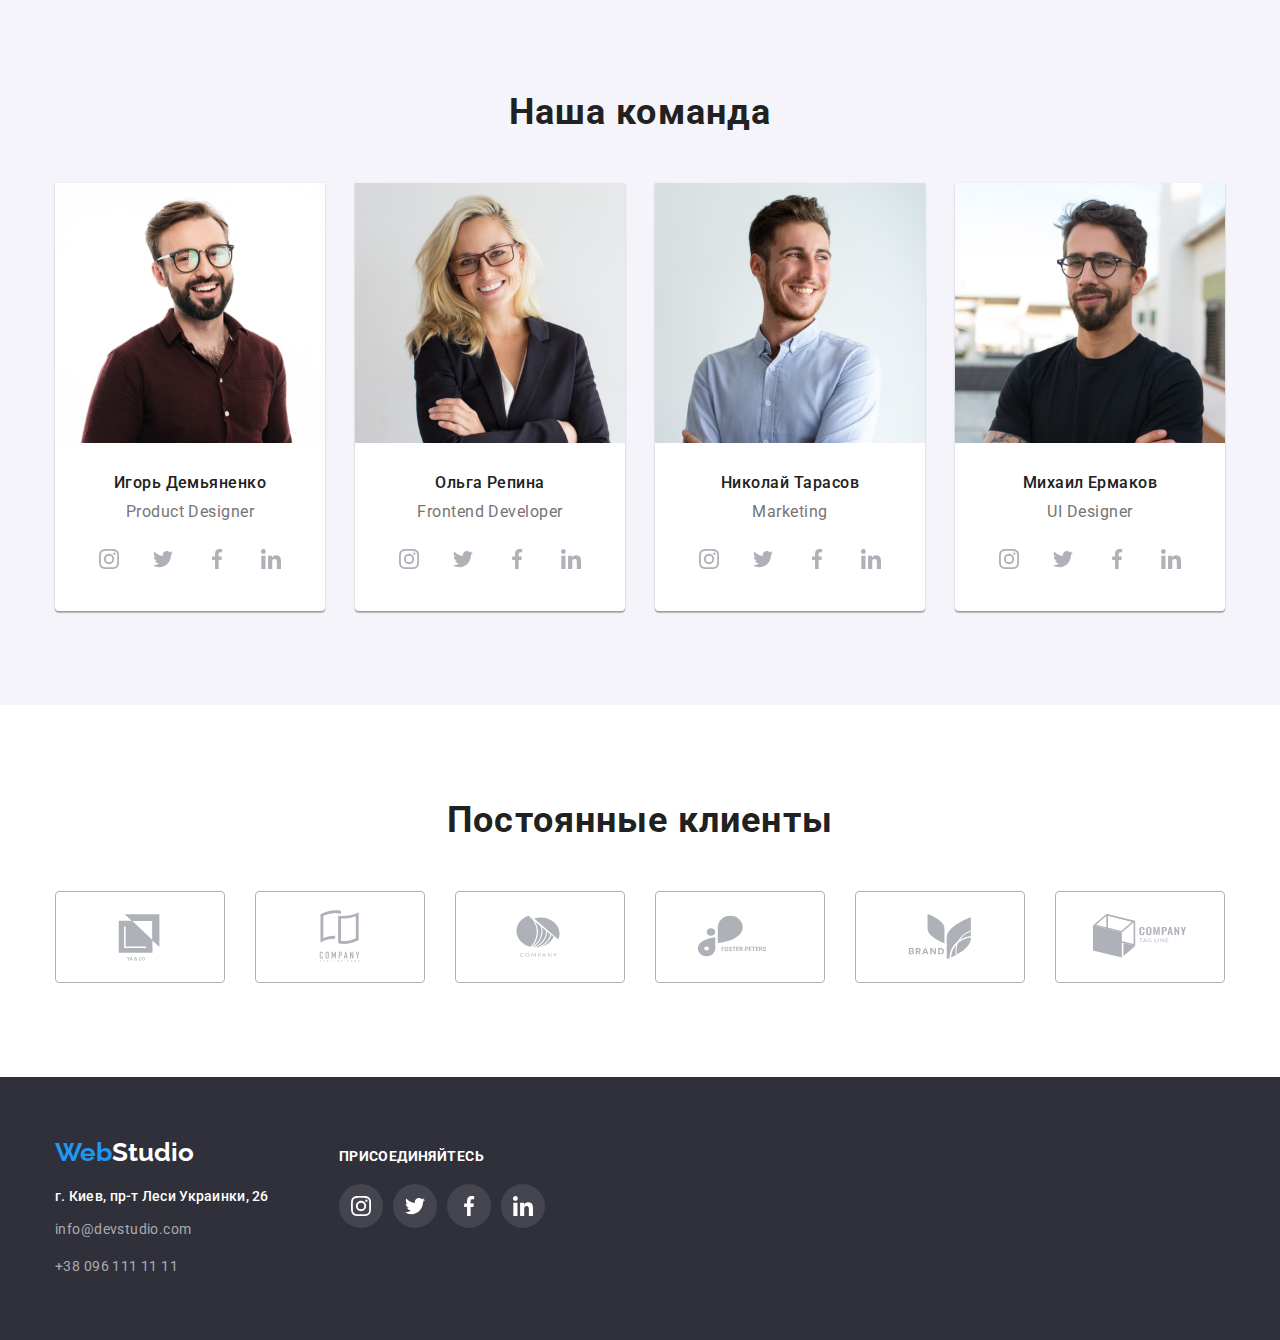
==== commit 1956b54c: "add modal window" ====
--- a/index.html
+++ b/index.html
@@ -70,19 +70,6 @@
           <button data-modal-open class="hero-button" type="button">
             Заказать услугу
           </button>
-          <div class="backdrop is-hidden" data-modal>
-            <div class="modal">
-              <p>
-                Lorem ipsum dolor sit amet consectetur adipisicing elit.
-                Veritatis aut exercitationem obcaecati deleniti iste.
-                Repudiandae consequuntur veritatis, fugit repellat neque, ea
-                fugiat odit laboriosam est ducimus ipsam dolor hic amet!
-              </p>
-              <button data-modal-close class="hero-button" type="button">
-                Закрытие
-              </button>
-            </div>
-          </div>
         </div>
       </section>
       <section class="section">
@@ -531,6 +518,21 @@
         </div>
       </div>
     </footer>
+    <div class="backdrop is-hidden" data-modal>
+      <div class="modal">
+        <!-- <p>
+                Lorem ipsum dolor sit amet consectetur adipisicing elit.
+                Veritatis aut exercitationem obcaecati deleniti iste.
+                Repudiandae consequuntur veritatis, fugit repellat neque, ea
+                fugiat odit laboriosam est ducimus ipsam dolor hic amet!
+              </p> -->
+        <button data-modal-close class="modal-button" type="button">
+          <svg class="social-icon" style="width: 11px; height: 11px">
+            <use href="./images/icons.svg#close-black"></use>
+          </svg>
+        </button>
+      </div>
+    </div>
     <script src="./js/modal.js"></script>
   </body>
 </html>
--- a/css/styles.css
+++ b/css/styles.css
@@ -294,7 +294,7 @@
   left: 0;
   width: 100%;
   height: 100%;
-  background-color: rgba(0, 0, 0, 0.5);
+  background-color: rgba(0, 0, 0, 0.2);
 
   opacity: 1;
 
@@ -315,15 +315,29 @@
   top: 50%;
   left: 50%;
 
-  min-height: 300px;
-  min-width: 400px;
-  padding: 15px;
-
-  background-color: #fff;
+  height: 581px;
+  width: 528px;
+  background-color: var(--primary-white-color);
+  box-shadow: 0px 1px 3px rgba(0, 0, 0, 0.12), 0px 1px 1px rgba(0, 0, 0, 0.14),
+    0px 2px 1px rgba(0, 0, 0, 0.2);
+  border-radius: 4px;
 
   transform: translate(-50%, -50%) scale(1);
 
   transition: transform 250ms cubic-bezier(0.4, 0, 0.2, 1);
+}
+
+.modal-button {
+  display: block;
+  position: absolute;
+  top: 8px;
+  right: 8px;
+  width: 30px;
+  height: 30px;
+
+  border-radius: 50%;
+  background-color: var(--primary-white-color);
+  border: 1px solid rgba(0, 0, 0, 0.1);
 }
 
 .vision-list {
